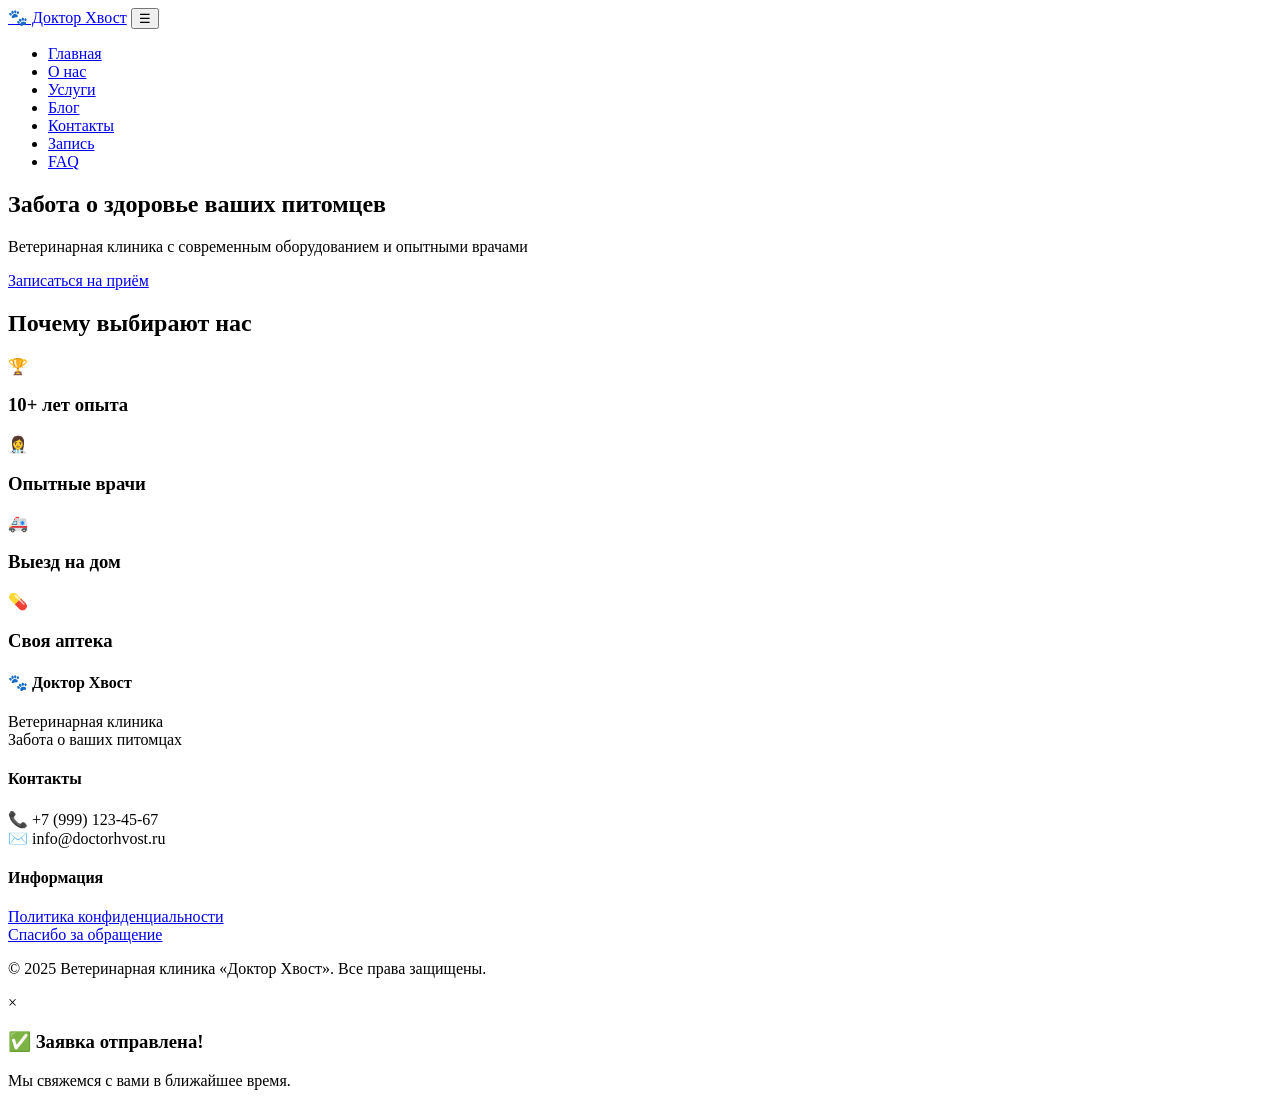
==== index.html @ ea43369a "Add files via upload" ====
<!DOCTYPE html>
<html lang="ru">
<head>
    <meta charset="UTF-8">
    <meta name="viewport" content="width=device-width, initial-scale=1.0">
    <title>Ветеринарная клиника «Доктор Хвост»</title>
    <link rel="stylesheet" href="css/style.css">
</head>
<body>

<!-- ========== ШАПКА САЙТА ========== -->
<header>
    <div class="container header-container">
        <a href="index.html" class="logo">🐾 Доктор Хвост</a>
        
        <!-- Кнопка для мобильного меню -->
        <button class="mobile-menu-btn" id="mobileMenuBtn">☰</button>
        
        <!-- Навигация (единое меню для всех страниц) -->
        <nav>
            <ul class="nav-menu" id="navMenu">
                <li><a href="index.html">Главная</a></li>
                <li><a href="about.html">О нас</a></li>
                <li><a href="services.html">Услуги</a></li>
                <li><a href="blog.html">Блог</a></li>
                <li><a href="contacts.html">Контакты</a></li>
                <li><a href="appointment.html">Запись</a></li>
                <li><a href="faq.html">FAQ</a></li>
            </ul>
        </nav>
    </div>
</header>

<!-- ========== ОСНОВНОЙ КОНТЕНТ ========== -->
<main>

    <!-- Баннер / Герой-секция -->
    <section class="hero">
        <div class="container">
            <h1>Забота о здоровье ваших питомцев</h1>
            <p>Ветеринарная клиника с современным оборудованием и опытными врачами</p>
            <a href="appointment.html" class="btn btn-primary">Записаться на приём</a>
        </div>
    </section>

   


    <!-- Преимущества (Flexbox) -->
    <section class="section">
        <div class="container">
            <h2>Почему выбирают нас</h2>
            <div class="flex-4">
                <div class="advantage">
                    <div class="advantage-icon">🏆</div>
                    <h3>10+ лет опыта</h3>
                </div>
                <div class="advantage">
                    <div class="advantage-icon">👩‍⚕️</div>
                    <h3>Опытные врачи</h3>
                </div>
                <div class="advantage">
                    <div class="advantage-icon">🚑</div>
                    <h3>Выезд на дом</h3>
                </div>
                <div class="advantage">
                    <div class="advantage-icon">💊</div>
                    <h3>Своя аптека</h3>
                </div>
            </div>
        </div>
    </section>



    <!-- Форма обратной связи (быстрая запись) -->
    

</main>

<!-- ========== ПОДВАЛ ========== -->
<footer>
    <div class="container">
        <div class="footer-grid">
            <div>
                <h4>🐾 Доктор Хвост</h4>
                <p>Ветеринарная клиника<br>Забота о ваших питомцах</p>
            </div>
            <div>
                <h4>Контакты</h4>
                <p>📞 +7 (999) 123-45-67<br>✉️ info@doctorhvost.ru</p>
            </div>
            <div>
                <h4>Информация</h4>
                <p><a href="privacy.html">Политика конфиденциальности</a><br><a href="thankyou.html">Спасибо за обращение</a></p>
            </div>
        </div>
        <div class="footer-bottom">
            <p>© 2025 Ветеринарная клиника «Доктор Хвост». Все права защищены.</p>
        </div>
    </div>
</footer>

<!-- Модальное окно -->
<div id="modal" class="modal">
    <div class="modal-content">
        <span class="close-modal">&times;</span>
        <h3>✅ Заявка отправлена!</h3>
        <p>Мы свяжемся с вами в ближайшее время.</p>
    </div>
</div>

<script src="js/script.js"></script>
</body>
</html>
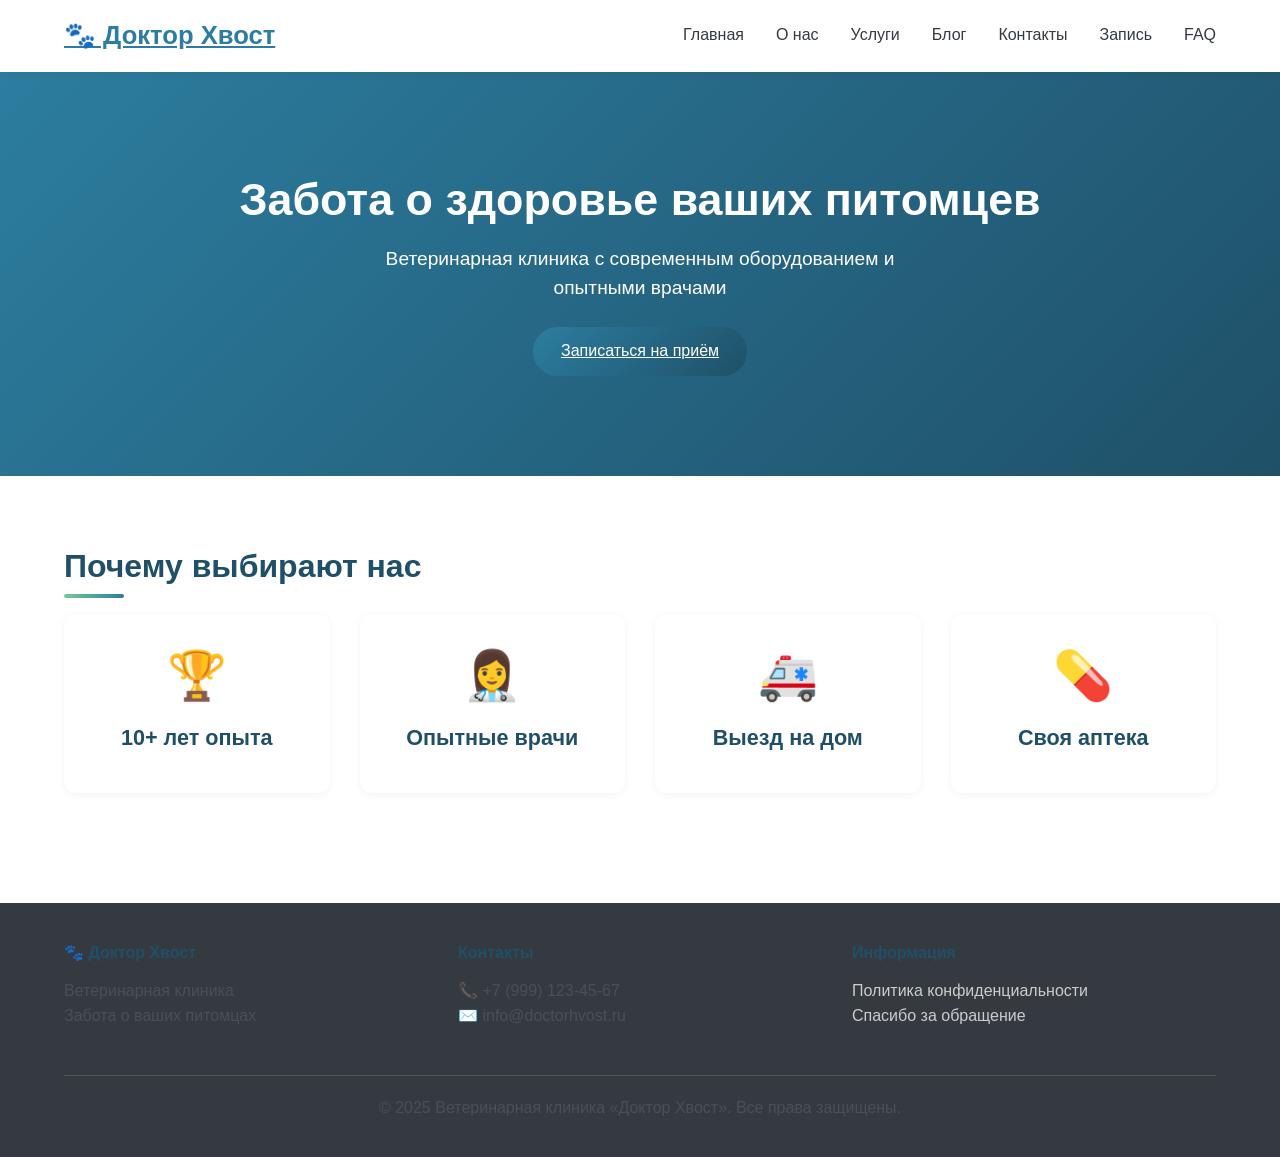
==== commit 96556655: "Update index.html" ====
--- a/index.html
+++ b/index.html
@@ -4,7 +4,7 @@
     <meta charset="UTF-8">
     <meta name="viewport" content="width=device-width, initial-scale=1.0">
     <title>Ветеринарная клиника «Доктор Хвост»</title>
-    <link rel="stylesheet" href="css/style.css">
+    <link rel="stylesheet" href="style.css">
 </head>
 <body>
 
@@ -112,4 +112,4 @@
 
 <script src="js/script.js"></script>
 </body>
-</html>+</html>
--- a/style.css
+++ b/style.css
@@ -0,0 +1,606 @@
+/* ========================================
+   ВЕТЕРИНАРНАЯ КЛИНИКА «ДОКТОР ХВОСТ»
+   Единый файл стилей для всех страниц
+   ======================================== */
+
+/* ---------- ПЕРЕМЕННЫЕ ---------- */
+:root {
+    --primary: #2c7da0;
+    --primary-light: #61a5c2;
+    --primary-dark: #1f5068;
+    --secondary: #76c893;
+    --secondary-light: #9de0ad;
+    --accent: #f4a261;
+    --white: #ffffff;
+    --light: #f8f9fa;
+    --gray-light: #e9ecef;
+    --gray: #6c757d;
+    --dark: #343a40;
+    --dark-gray: #495057;
+    --shadow-sm: 0 2px 8px rgba(0,0,0,0.05);
+    --shadow-md: 0 4px 12px rgba(0,0,0,0.08);
+    --shadow-lg: 0 8px 24px rgba(0,0,0,0.12);
+    --shadow-hover: 0 12px 28px rgba(0,0,0,0.15);
+    --radius-sm: 8px;
+    --radius-md: 12px;
+    --radius-lg: 20px;
+    --transition: all 0.3s ease;
+}
+
+* {
+    margin: 0;
+    padding: 0;
+    box-sizing: border-box;
+}
+
+body {
+    font-family: 'Segoe UI', 'Roboto', sans-serif;
+    font-size: 16px;
+    line-height: 1.55;
+    color: var(--dark);
+    background-color: var(--white);
+}
+
+h1, h2, h3, h4 {
+    font-weight: 600;
+    line-height: 1.25;
+    margin-bottom: 1rem;
+    color: var(--primary-dark);
+}
+
+h1 { font-size: 2.5rem; }
+h2 { font-size: 2rem; position: relative; padding-bottom: 0.75rem; }
+h2::after {
+    content: '';
+    position: absolute;
+    bottom: 0;
+    left: 0;
+    width: 60px;
+    height: 4px;
+    background: linear-gradient(90deg, var(--secondary), var(--primary));
+    border-radius: 2px;
+}
+h3 { font-size: 1.35rem; }
+p { margin-bottom: 1rem; color: var(--dark-gray); }
+
+.container {
+    max-width: 1200px;
+    margin: 0 auto;
+    padding: 0 24px;
+}
+
+/* ---------- ШАПКА ---------- */
+header {
+    background: rgba(255,255,255,0.95);
+    backdrop-filter: blur(10px);
+    box-shadow: var(--shadow-sm);
+    position: sticky;
+    top: 0;
+    z-index: 1000;
+}
+
+.header-container {
+    display: flex;
+    justify-content: space-between;
+    align-items: center;
+    padding: 16px 24px;
+}
+
+.logo {
+    font-size: 1.6rem;
+    font-weight: 700;
+    color: var(--primary);
+    transition: var(--transition);
+}
+
+.logo:hover { color: var(--primary-dark); transform: scale(1.02); }
+
+.mobile-menu-btn {
+    display: none;
+    font-size: 1.8rem;
+    background: none;
+    border: none;
+    cursor: pointer;
+    color: var(--primary);
+}
+
+.nav-menu {
+    display: flex;
+    list-style: none;
+    gap: 2rem;
+}
+
+.nav-menu a {
+    text-decoration: none;
+    color: var(--dark);
+    font-weight: 500;
+    padding: 8px 0;
+    position: relative;
+}
+
+.nav-menu a::after {
+    content: '';
+    position: absolute;
+    bottom: 0;
+    left: 0;
+    width: 0;
+    height: 2px;
+    background: linear-gradient(90deg, var(--secondary), var(--primary));
+    transition: width 0.3s ease;
+}
+
+.nav-menu a:hover::after,
+.nav-menu a.active::after { width: 100%; }
+
+.nav-menu a:hover,
+.nav-menu a.active { color: var(--primary); }
+
+/* ---------- КНОПКИ ---------- */
+.btn {
+    display: inline-block;
+    padding: 12px 28px;
+    border-radius: 40px;
+    font-weight: 500;
+    transition: var(--transition);
+    cursor: pointer;
+    border: none;
+    text-align: center;
+}
+
+.btn-primary {
+    background: linear-gradient(135deg, var(--primary), var(--primary-dark));
+    color: white;
+}
+
+.btn-primary:hover {
+    transform: translateY(-2px);
+    box-shadow: var(--shadow-md);
+}
+
+.btn-secondary {
+    background: var(--secondary);
+    color: var(--dark);
+}
+
+.btn-secondary:hover {
+    background: var(--secondary-light);
+    transform: translateY(-2px);
+}
+
+.btn-small {
+    padding: 8px 20px;
+    font-size: 0.85rem;
+    background: var(--primary);
+    color: white;
+}
+
+.btn-small:hover { background: var(--primary-dark); }
+
+/* ---------- СЕКЦИИ ---------- */
+.section { padding: 70px 0; }
+.section.bg-light { background: var(--light); }
+
+/* ---------- ГЕРОЙ ---------- */
+.hero {
+    background: linear-gradient(135deg, var(--primary), var(--primary-dark));
+    text-align: center;
+    padding: 100px 24px;
+    position: relative;
+}
+
+.hero h1, .hero p { color: white; }
+.hero h1 { font-size: 2.8rem; }
+.hero p { font-size: 1.2rem; max-width: 600px; margin: 0 auto 1.5rem; }
+
+/* ---------- СЕТКИ ---------- */
+.grid-2 { display: grid; grid-template-columns: repeat(2, 1fr); gap: 40px; }
+.grid-3 { display: grid; grid-template-columns: repeat(3, 1fr); gap: 30px; }
+.grid-4 { display: grid; grid-template-columns: repeat(4, 1fr); gap: 25px; }
+
+/* ---------- КАРТОЧКИ ---------- */
+.card {
+    background: var(--white);
+    border-radius: var(--radius-md);
+    overflow: hidden;
+    box-shadow: var(--shadow-sm);
+    transition: var(--transition);
+}
+
+.card:hover {
+    transform: translateY(-6px);
+    box-shadow: var(--shadow-hover);
+}
+
+.card img {
+    width: 100%;
+    height: 200px;
+    object-fit: cover;
+}
+
+.card-content { padding: 20px; }
+.card-content p { font-size: 0.9rem; color: var(--gray); margin-bottom: 1rem; }
+
+.blog-date {
+    font-size: 0.8rem;
+    color: var(--primary);
+    display: block;
+    margin-bottom: 5px;
+}
+
+/* ---------- ДВЕ КОЛОНКИ ---------- */
+.two-columns {
+    display: grid;
+    grid-template-columns: 1fr 1fr;
+    gap: 50px;
+    align-items: center;
+}
+
+.two-columns img {
+    width: 100%;
+    border-radius: var(--radius-md);
+    box-shadow: var(--shadow-md);
+}
+
+/* ---------- ПРЕИМУЩЕСТВА ---------- */
+.flex-4 {
+    display: flex;
+    flex-wrap: wrap;
+    gap: 30px;
+    justify-content: center;
+}
+
+.advantage {
+    flex: 1;
+    min-width: 180px;
+    text-align: center;
+    padding: 25px 20px;
+    background: var(--white);
+    border-radius: var(--radius-md);
+    box-shadow: var(--shadow-sm);
+    transition: var(--transition);
+}
+
+.advantage:hover { transform: translateY(-4px); box-shadow: var(--shadow-md); }
+.advantage-icon { font-size: 3rem; margin-bottom: 12px; }
+
+/* ---------- ФОРМЫ ---------- */
+.form-wrapper {
+    display: grid;
+    grid-template-columns: 1fr 1fr;
+    gap: 40px;
+    background: var(--light);
+    padding: 40px;
+    border-radius: var(--radius-lg);
+}
+
+.form-group { margin-bottom: 18px; }
+.form-group label { display: block; margin-bottom: 6px; font-weight: 500; }
+.form-group input,
+.form-group select,
+.form-group textarea {
+    width: 100%;
+    padding: 12px 16px;
+    border: 1px solid var(--gray-light);
+    border-radius: var(--radius-sm);
+    font-family: inherit;
+}
+
+.form-group input:focus,
+.form-group select:focus,
+.form-group textarea:focus {
+    outline: none;
+    border-color: var(--primary);
+    box-shadow: 0 0 0 3px rgba(44,125,160,0.1);
+}
+
+.error-message {
+    color: #e74c3c;
+    font-size: 0.8rem;
+    margin-top: 5px;
+    display: none;
+}
+
+/* ---------- FAQ ---------- */
+.faq-item {
+    background: var(--white);
+    margin-bottom: 1rem;
+    border-radius: var(--radius-sm);
+    box-shadow: var(--shadow-sm);
+    overflow: hidden;
+}
+
+.faq-question {
+    padding: 18px 20px;
+    background: var(--light);
+    cursor: pointer;
+    font-weight: 600;
+    display: flex;
+    justify-content: space-between;
+    align-items: center;
+}
+
+.faq-question::after {
+    content: '▼';
+    font-size: 0.8rem;
+    transition: var(--transition);
+}
+
+.faq-item.active .faq-question::after { transform: rotate(180deg); }
+
+.faq-answer {
+    padding: 0 20px;
+    max-height: 0;
+    overflow: hidden;
+    transition: max-height 0.3s ease;
+}
+
+.faq-item.active .faq-answer {
+    padding: 0 20px 20px;
+    max-height: 300px;
+}
+
+/* ---------- МОДАЛЬНОЕ ОКНО ---------- */
+.modal {
+    display: none;
+    position: fixed;
+    top: 0;
+    left: 0;
+    width: 100%;
+    height: 100%;
+    background: rgba(0,0,0,0.6);
+    justify-content: center;
+    align-items: center;
+    z-index: 1100;
+    backdrop-filter: blur(4px);
+}
+
+.modal-content {
+    background: var(--white);
+    padding: 30px;
+    border-radius: var(--radius-lg);
+    text-align: center;
+    max-width: 400px;
+    width: 90%;
+    position: relative;
+}
+
+.close-modal {
+    position: absolute;
+    top: 15px;
+    right: 20px;
+    font-size: 1.5rem;
+    cursor: pointer;
+    color: var(--gray);
+}
+
+/* ---------- ПОДВАЛ ---------- */
+footer {
+    background: var(--dark);
+    color: white;
+    padding: 40px 0 20px;
+    margin-top: 40px;
+}
+
+.footer-grid {
+    display: grid;
+    grid-template-columns: repeat(3, 1fr);
+    gap: 30px;
+    margin-bottom: 30px;
+}
+
+.footer-grid a { color: #ccc; text-decoration: none; }
+.footer-grid a:hover { color: white; }
+.footer-bottom { text-align: center; padding-top: 20px; border-top: 1px solid #555; }
+
+.text-center { text-align: center; margin-top: 30px; }
+
+/* ---------- АДАПТИВНОСТЬ ---------- */
+@media (max-width: 992px) {
+    .grid-3, .grid-4 { grid-template-columns: repeat(2, 1fr); }
+    .two-columns, .form-wrapper { grid-template-columns: 1fr; }
+}
+
+@media (max-width: 768px) {
+    .mobile-menu-btn { display: block; }
+    .nav-menu {
+        display: none;
+        width: 100%;
+        flex-direction: column;
+        gap: 10px;
+        padding: 15px 0;
+    }
+    .nav-menu.active { display: flex; }
+    .header-container { flex-wrap: wrap; }
+    .grid-2, .grid-3, .grid-4 { grid-template-columns: 1fr; }
+    .footer-grid { grid-template-columns: 1fr; text-align: center; }
+    h1 { font-size: 1.8rem; }
+    h2 { font-size: 1.5rem; }
+    .hero { padding: 60px 20px; }
+    .hero h1 { font-size: 1.8rem; }
+    .section { padding: 40px 0; }
+}
+/* ---------- СТИЛИ ДЛЯ СТРАНИЦЫ КОНФИДЕНЦИАЛЬНОСТИ ---------- */
+.privacy-content {
+    display: flex;
+    flex-direction: column;
+    gap: 30px;
+}
+
+.privacy-section {
+    background: var(--white);
+    padding: 25px;
+    border-radius: var(--radius-md);
+    box-shadow: var(--shadow-sm);
+    transition: var(--transition);
+}
+
+.privacy-section:hover {
+    box-shadow: var(--shadow-md);
+}
+
+.privacy-section h2 {
+    margin-bottom: 15px;
+    font-size: 1.4rem;
+}
+
+.privacy-section h2::after {
+    width: 40px;
+}
+
+.privacy-section ul {
+    margin-left: 20px;
+    margin-top: 10px;
+}
+
+.privacy-section ul li {
+    margin: 8px 0;
+    color: var(--dark-gray);
+}
+
+.privacy-section p {
+    margin-bottom: 10px;
+}
+
+@media (max-width: 768px) {
+    .privacy-section {
+        padding: 18px;
+    }
+    .privacy-section h2 {
+        font-size: 1.2rem;
+    }
+}
+/* ---------- СТРАНИЦА БЛАГОДАРНОСТИ / КАРТА САЙТА ---------- */
+.thankyou-hero {
+    padding: 60px 20px;
+    background: linear-gradient(135deg, var(--primary), var(--primary-dark));
+    text-align: center;
+}
+
+.thankyou-card {
+    background: white;
+    max-width: 600px;
+    margin: 0 auto;
+    padding: 40px;
+    border-radius: var(--radius-lg);
+    box-shadow: var(--shadow-lg);
+    text-align: center;
+}
+
+.thankyou-icon {
+    font-size: 4rem;
+    margin-bottom: 15px;
+}
+
+.thankyou-card h1 {
+    color: var(--primary-dark);
+    margin-bottom: 15px;
+}
+
+.thankyou-card p {
+    color: var(--dark-gray);
+    margin-bottom: 10px;
+}
+
+.thankyou-time {
+    background: var(--light);
+    display: inline-block;
+    padding: 8px 16px;
+    border-radius: 30px;
+    margin: 15px 0;
+    font-size: 0.9rem;
+}
+
+.thankyou-buttons {
+    display: flex;
+    gap: 15px;
+    justify-content: center;
+    flex-wrap: wrap;
+    margin-top: 20px;
+}
+
+/* Карта сайта */
+.sitemap-grid {
+    display: grid;
+    grid-template-columns: repeat(4, 1fr);
+    gap: 30px;
+    margin-top: 30px;
+}
+
+.sitemap-col h3 {
+    margin-bottom: 15px;
+    font-size: 1.2rem;
+    color: var(--primary);
+}
+
+.sitemap-col ul {
+    list-style: none;
+}
+
+.sitemap-col ul li {
+    margin: 10px 0;
+}
+
+.sitemap-col ul li a {
+    color: var(--dark-gray);
+    text-decoration: none;
+    transition: var(--transition);
+}
+
+.sitemap-col ul li a:hover {
+    color: var(--primary);
+    padding-left: 5px;
+}
+
+/* Быстрые ссылки */
+.quick-links {
+    text-align: center;
+}
+
+.quick-links-grid {
+    display: flex;
+    flex-wrap: wrap;
+    gap: 15px;
+    justify-content: center;
+    margin-top: 25px;
+}
+
+.quick-link {
+    background: white;
+    padding: 12px 24px;
+    border-radius: 40px;
+    text-decoration: none;
+    color: var(--primary);
+    font-weight: 500;
+    box-shadow: var(--shadow-sm);
+    transition: var(--transition);
+}
+
+.quick-link:hover {
+    background: var(--primary);
+    color: white;
+    transform: translateY(-2px);
+    box-shadow: var(--shadow-md);
+}
+
+/* Адаптивность */
+@media (max-width: 992px) {
+    .sitemap-grid {
+        grid-template-columns: repeat(2, 1fr);
+    }
+}
+
+@media (max-width: 768px) {
+    .thankyou-card {
+        padding: 25px;
+    }
+    .sitemap-grid {
+        grid-template-columns: 1fr;
+    }
+    .quick-links-grid {
+        gap: 10px;
+    }
+    .quick-link {
+        padding: 8px 16px;
+        font-size: 0.85rem;
+    }
+}
